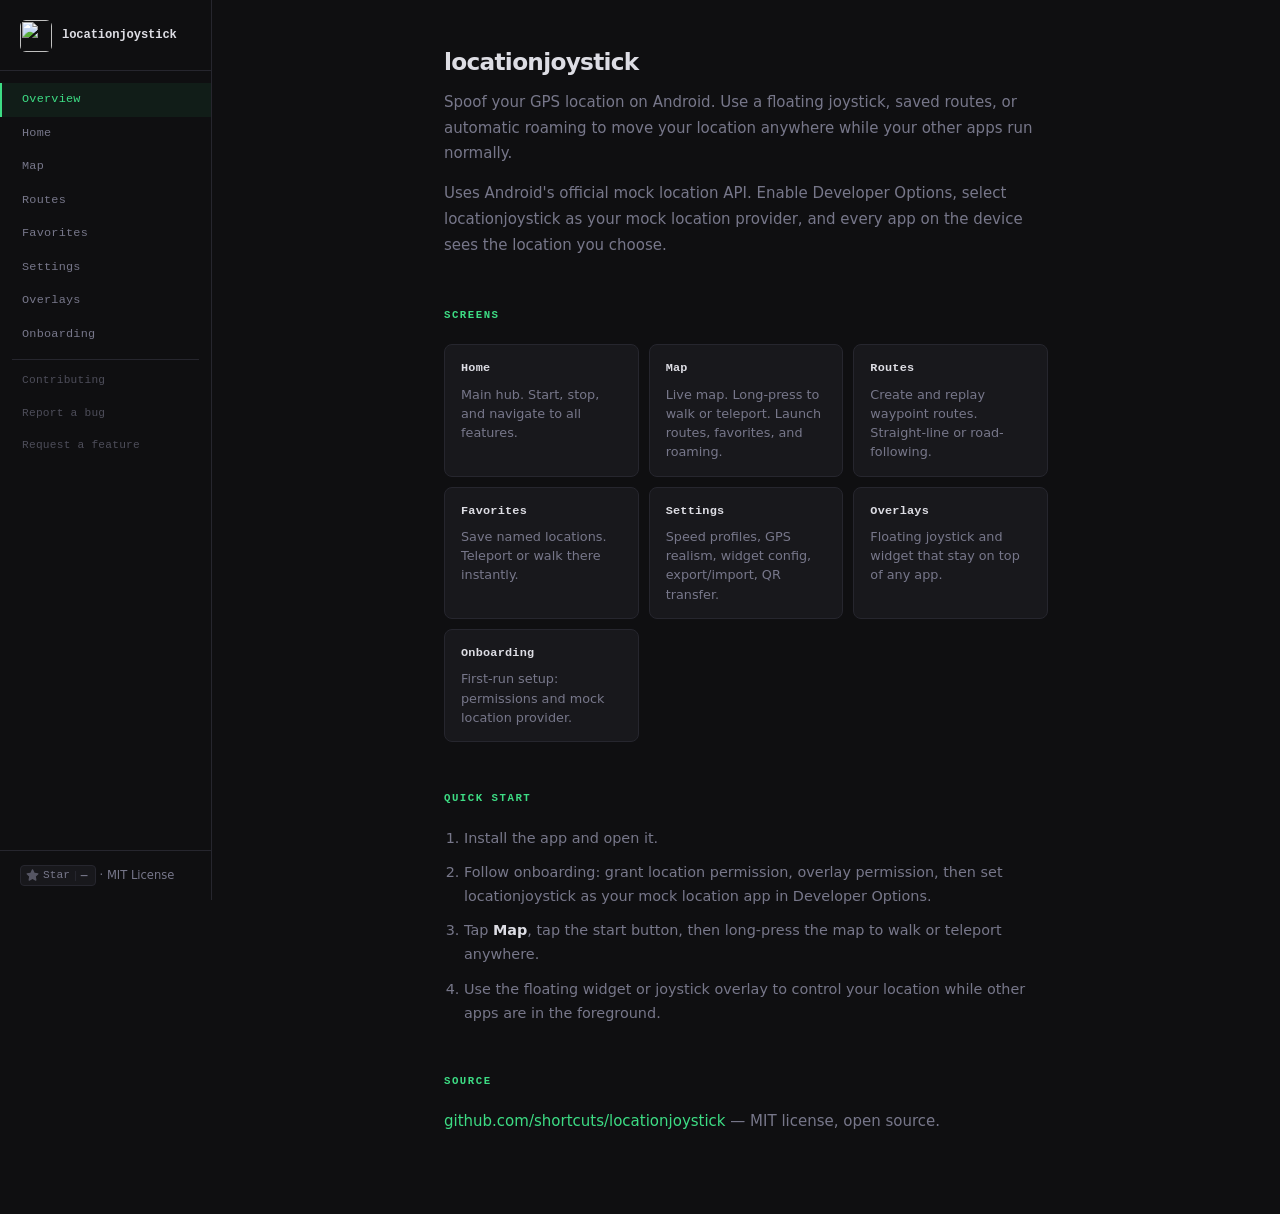
==== docs/wiki/index.html @ 0b17f4a2 "feat(wiki): add GitHub star button with live counter to sidebar Adds a star button to the sidebar fo" ====
<!DOCTYPE html>
<html lang="en">
<head>
  <meta charset="UTF-8">
  <meta name="viewport" content="width=device-width, initial-scale=1.0">
  <title>locationjoystick — Documentation</title>
  <link rel="icon" href="icon.png" type="image/png">
  <link rel="stylesheet" href="style.css">
</head>
<body>
<div class="layout">

  <aside class="sidebar">
    <a class="brand" href="index.html">
      <img src="icon.png" alt="" width="32" height="32">
      <span class="brand-name">locationjoystick</span>
    </a>
    <button class="nav-toggle-btn" aria-label="Toggle navigation" onclick="this.closest('.sidebar').querySelector('nav').classList.toggle('open')">
      <svg width="16" height="16" viewBox="0 0 16 16" fill="none"><path d="M2 4h12M2 8h12M2 12h12" stroke="currentColor" stroke-width="1.5" stroke-linecap="round"/></svg>
    </button>
    <nav>
      <a href="index.html" class="active">Overview</a>
      <a href="home.html">Home</a>
      <a href="map.html">Map</a>
      <a href="routes.html">Routes</a>
      <a href="favorites.html">Favorites</a>
      <a href="settings.html">Settings</a>
      <a href="overlays.html">Overlays</a>
      <a href="onboarding.html">Onboarding</a>
      <span class="nav-sep"></span>
      <a class="nav-ext" href="https://github.com/shortcuts/locationjoystick/blob/main/CONTRIBUTING.md" target="_blank" rel="noopener">Contributing</a>
      <a class="nav-ext" href="https://github.com/shortcuts/locationjoystick/issues/new?labels=bug" target="_blank" rel="noopener">Report a bug</a>
      <a class="nav-ext" href="https://github.com/shortcuts/locationjoystick/issues/new?labels=enhancement" target="_blank" rel="noopener">Request a feature</a>
    </nav>
    <div class="sidebar-foot">
      <a class="gh-star" href="https://github.com/shortcuts/locationjoystick" target="_blank" rel="noopener">
        <svg width="13" height="13" viewBox="0 0 16 16" fill="currentColor" aria-hidden="true"><path d="M8 .25a.75.75 0 0 1 .673.418l1.882 3.815 4.21.612a.75.75 0 0 1 .416 1.279l-3.046 2.97.719 4.192a.751.751 0 0 1-1.088.791L8 12.347l-3.766 1.98a.75.75 0 0 1-1.088-.79l.72-4.194L.872 6.374a.75.75 0 0 1 .416-1.28l4.21-.611L7.327.668A.75.75 0 0 1 8 .25Z"/></svg>
        Star
        <span class="gh-star-sep"></span>
        <span class="gh-star-count">—</span>
      </a><span class="sidebar-foot-lic">· MIT License</span>
    </div>
  </aside>

  <main>
    <p class="page-title">locationjoystick</p>
    <p>
      Spoof your GPS location on Android.
      Use a floating joystick, saved routes, or automatic roaming to move your location
      anywhere while your other apps run normally.
    </p>
    <p>
      Uses Android's official mock location API. Enable Developer Options, select
      locationjoystick as your mock location provider, and every app on the device
      sees the location you choose.
    </p>

    <h2>Screens</h2>
    <div class="card-grid">
      <a href="home.html" class="card">
        <h3>Home</h3>
        <p>Main hub. Start, stop, and navigate to all features.</p>
      </a>
      <a href="map.html" class="card">
        <h3>Map</h3>
        <p>Live map. Long-press to walk or teleport. Launch routes, favorites, and roaming.</p>
      </a>
      <a href="routes.html" class="card">
        <h3>Routes</h3>
        <p>Create and replay waypoint routes. Straight-line or road-following.</p>
      </a>
      <a href="favorites.html" class="card">
        <h3>Favorites</h3>
        <p>Save named locations. Teleport or walk there instantly.</p>
      </a>
      <a href="settings.html" class="card">
        <h3>Settings</h3>
        <p>Speed profiles, GPS realism, widget config, export/import, QR transfer.</p>
      </a>
      <a href="overlays.html" class="card">
        <h3>Overlays</h3>
        <p>Floating joystick and widget that stay on top of any app.</p>
      </a>
      <a href="onboarding.html" class="card">
        <h3>Onboarding</h3>
        <p>First-run setup: permissions and mock location provider.</p>
      </a>
    </div>

    <h2>Quick start</h2>
    <ol class="quickstart">
      <li>Install the app and open it.</li>
      <li>Follow onboarding: grant location permission, overlay permission, then set locationjoystick as your mock location app in Developer Options.</li>
      <li>Tap <strong>Map</strong>, tap the start button, then long-press the map to walk or teleport anywhere.</li>
      <li>Use the floating widget or joystick overlay to control your location while other apps are in the foreground.</li>
    </ol>

    <h2>Source</h2>
    <p>
      <a href="https://github.com/shortcuts/locationjoystick">github.com/shortcuts/locationjoystick</a>
      — MIT license, open source.
    </p>
  </main>

</div>
<script>
fetch('https://api.github.com/repos/shortcuts/locationjoystick')
  .then(function(r){return r.json()})
  .then(function(d){
    var n=d.stargazers_count,t=n>=1000?(n/1000).toFixed(1)+'k':String(n);
    document.querySelectorAll('.gh-star-count').forEach(function(el){el.textContent=t});
  })
  .catch(function(){});
</script>
</body>
</html>
---- docs/wiki/style.css ----
:root {
  --bg:       #0f0f11;
  --surface:  #18181c;
  --border:   #26262e;
  --text:     #dddde4;
  --muted:    #77778a;
  --accent:   #3ddc84;
  --accent-bg:rgba(61,220,132,0.07);
  --mono: ui-monospace,'Cascadia Code','SF Mono',Menlo,'Courier New',monospace;
  --sans: ui-sans-serif,system-ui,-apple-system,'Segoe UI',Helvetica,sans-serif;
  --nav-w: 212px;
  --r: 8px;
}

*,*::before,*::after{box-sizing:border-box;margin:0;padding:0}
html{scroll-behavior:smooth}

::selection{background:var(--accent);color:var(--bg)}

body{
  font-family:var(--sans);
  font-size:15px;
  line-height:1.65;
  color:var(--text);
  background:var(--bg);
}

/* ── Layout ── */
.layout{
  display:grid;
  grid-template-columns:var(--nav-w) 1fr;
  min-height:100vh;
}

/* ── Sidebar ── */
.sidebar{
  position:sticky;
  top:0;
  height:100vh;
  overflow-y:auto;
  border-right:1px solid var(--border);
  display:flex;
  flex-direction:column;
}

.brand{
  display:flex;
  align-items:center;
  gap:10px;
  padding:20px 20px 18px;
  border-bottom:1px solid var(--border);
  text-decoration:none;
  color:var(--text);
  flex-shrink:0;
}

.brand img{border-radius:6px;flex-shrink:0}

.brand-name{
  font-family:var(--mono);
  font-size:0.76rem;
  font-weight:600;
  color:var(--text);
  line-height:1.3;
  letter-spacing:-0.01em;
}

nav{
  flex:1;
  display:flex;
  flex-direction:column;
  padding:12px 0;
}

nav a{
  font-family:var(--mono);
  font-size:0.74rem;
  color:var(--muted);
  text-decoration:none;
  padding:7px 20px;
  border-left:2px solid transparent;
  transition:color 0.1s,background 0.1s,border-color 0.1s;
  letter-spacing:0.02em;
}

nav a:hover{color:var(--text);background:var(--accent-bg)}

nav a.active{
  color:var(--accent);
  border-left-color:var(--accent);
  background:var(--accent-bg);
  font-weight:500;
}

.sidebar-foot{
  padding:14px 20px;
  border-top:1px solid var(--border);
  font-size:0.72rem;
  color:var(--muted);
  flex-shrink:0;
}

.sidebar-foot a{color:var(--muted);text-decoration:none}
.sidebar-foot a:hover{color:var(--accent)}

/* ── Main ── */
main{
  max-width:700px;
  width:100%;
  margin:0 auto;
  padding:48px 48px 80px;
}

/* ── Type ── */
.page-title{
  font-size:1.45rem;
  font-weight:700;
  letter-spacing:-0.03em;
  color:var(--text);
  margin-bottom:14px;
  line-height:1.2;
}

h2{
  font-family:var(--mono);
  font-size:0.67rem;
  font-weight:600;
  text-transform:uppercase;
  letter-spacing:0.14em;
  color:var(--accent);
  margin:48px 0 18px;
}

h2:first-child{margin-top:0}

h3{
  font-size:0.88rem;
  font-weight:600;
  color:var(--text);
  margin:22px 0 8px;
}

h3:first-child{margin-top:0}

p{
  color:var(--muted);
  line-height:1.72;
  margin-bottom:14px;
}

p:last-child{margin-bottom:0}

a{color:var(--accent);text-decoration:none}
a:hover{text-decoration:underline}

ul,ol{padding-left:18px;color:var(--muted)}
li{margin-bottom:6px;line-height:1.65}

strong{color:var(--text);font-weight:600}

code{
  font-family:var(--mono);
  font-size:0.82em;
  background:var(--surface);
  border:1px solid var(--border);
  padding:1px 5px;
  border-radius:3px;
  color:var(--text);
}

/* ── Feature sections ── */
.feature-section{
  display:flex;
  gap:28px;
  align-items:flex-start;
  margin:20px 0 48px;
  padding:20px;
  background:var(--surface);
  border:1px solid var(--border);
  border-radius:var(--r);
}

.phone-shot{
  flex-shrink:0;
  width:180px;
  border-radius:14px;
  box-shadow:0 8px 28px rgba(0,0,0,0.5);
  display:block;
}

.section-bullets{
  flex:1;
  list-style:none;
  padding:0;
  margin-top:2px;
}

.section-bullets li{
  position:relative;
  padding-left:16px;
  margin-bottom:10px;
  font-size:0.875rem;
  color:var(--muted);
  line-height:1.62;
}

.section-bullets li::before{
  content:'—';
  position:absolute;
  left:0;
  color:var(--border);
  font-family:var(--mono);
  font-size:0.8rem;
}

/* ── Card grid (index) ── */
.card-grid{
  display:grid;
  grid-template-columns:repeat(auto-fill,minmax(160px,1fr));
  gap:10px;
  margin:20px 0;
}

.card{
  background:var(--surface);
  border:1px solid var(--border);
  border-radius:var(--r);
  padding:14px 16px;
  text-decoration:none;
  color:inherit;
  display:block;
  transition:border-color 0.12s,background 0.12s;
}

.card:hover{
  border-color:var(--accent);
  background:var(--accent-bg);
  text-decoration:none;
}

.card h3{
  font-family:var(--mono);
  font-size:0.74rem;
  font-weight:600;
  color:var(--text);
  margin:0 0 6px;
  letter-spacing:0.02em;
}

.card p{
  font-size:0.8rem;
  color:var(--muted);
  margin:0;
  line-height:1.5;
}

/* ── Quick start ── */
ol.quickstart{
  padding-left:20px;
}

ol.quickstart li{
  color:var(--muted);
  margin-bottom:10px;
  line-height:1.68;
  font-size:0.9rem;
}

/* ── Troubleshooting list ── */
ul.trouble{padding-left:18px}
ul.trouble li{
  color:var(--muted);
  margin-bottom:12px;
  line-height:1.65;
  font-size:0.9rem;
}

/* ── Step list (onboarding) ── */
.step-list{list-style:none;padding:0;counter-reset:steps}
.step-list li{
  display:flex;
  gap:16px;
  align-items:flex-start;
  margin-bottom:24px;
  counter-increment:steps;
}
.step-list li::before{
  content:counter(steps);
  font-family:var(--mono);
  font-size:0.72rem;
  font-weight:700;
  color:var(--bg);
  background:var(--accent);
  width:22px;
  height:22px;
  border-radius:50%;
  display:flex;
  align-items:center;
  justify-content:center;
  flex-shrink:0;
  margin-top:2px;
}
.step-list li>div>strong{
  display:block;
  font-size:0.9rem;
  font-weight:600;
  color:var(--text);
  margin-bottom:4px;
}
.step-list li>div>p{
  font-size:0.875rem;
  margin:0;
}

/* ── Divider ── */
.divider{
  border:none;
  border-top:1px solid var(--border);
  margin:40px 0;
}

/* ── GitHub star button ── */
.gh-star{
  display:inline-flex;
  align-items:center;
  gap:4px;
  padding:3px 7px 3px 5px;
  border:1px solid var(--border);
  border-radius:4px;
  background:var(--surface);
  color:var(--muted);
  text-decoration:none;
  font-family:var(--mono);
  font-size:0.70rem;
  line-height:1;
  transition:border-color 0.12s,color 0.12s,background 0.12s;
  white-space:nowrap;
  vertical-align:middle;
}
.gh-star:hover{
  border-color:var(--accent);
  color:var(--accent);
  background:var(--accent-bg);
  text-decoration:none;
}
.gh-star svg{flex-shrink:0;opacity:0.65;transition:opacity 0.12s}
.gh-star:hover svg{opacity:1}
.gh-star-sep{
  display:inline-block;
  width:1px;
  height:10px;
  background:var(--border);
  margin:0 1px;
}
.gh-star-count{font-weight:600}
.sidebar-foot-lic{margin-left:4px}

/* ── Nav extras ── */
.nav-sep{
  display:block;
  height:1px;
  background:var(--border);
  margin:8px 12px 4px;
}

nav a.nav-ext{
  font-size:0.70rem;
  opacity:0.6;
}

.nav-toggle-btn{display:none}

/* ── Responsive ── */
@media(max-width:680px){
  .layout{grid-template-columns:1fr}

  .sidebar{
    position:relative;
    height:auto;
    border-right:none;
    border-bottom:1px solid var(--border);
  }

  .brand{padding:14px 52px 12px 16px}

  .nav-toggle-btn{
    display:flex;
    align-items:center;
    justify-content:center;
    position:absolute;
    right:14px;
    top:12px;
    width:36px;
    height:36px;
    background:none;
    border:1px solid var(--border);
    border-radius:6px;
    cursor:pointer;
    color:var(--muted);
    transition:color 0.1s,border-color 0.1s;
  }

  .nav-toggle-btn:hover{color:var(--text);border-color:var(--accent)}

  nav{
    display:none;
    flex-direction:column;
    padding:8px 0 4px;
    border-top:1px solid var(--border);
  }

  nav.open{display:flex}

  nav a{
    padding:9px 20px;
    border-left:2px solid transparent;
    border-bottom:none;
    font-size:0.74rem;
  }

  nav a.active{
    border-left-color:var(--accent);
  }

  .sidebar-foot{display:none}

  main{padding:28px 20px 56px}

  .feature-section{flex-direction:column;gap:18px}
  .phone-shot{width:100%;max-width:220px}

  .card-grid{grid-template-columns:repeat(auto-fill,minmax(140px,1fr))}
}
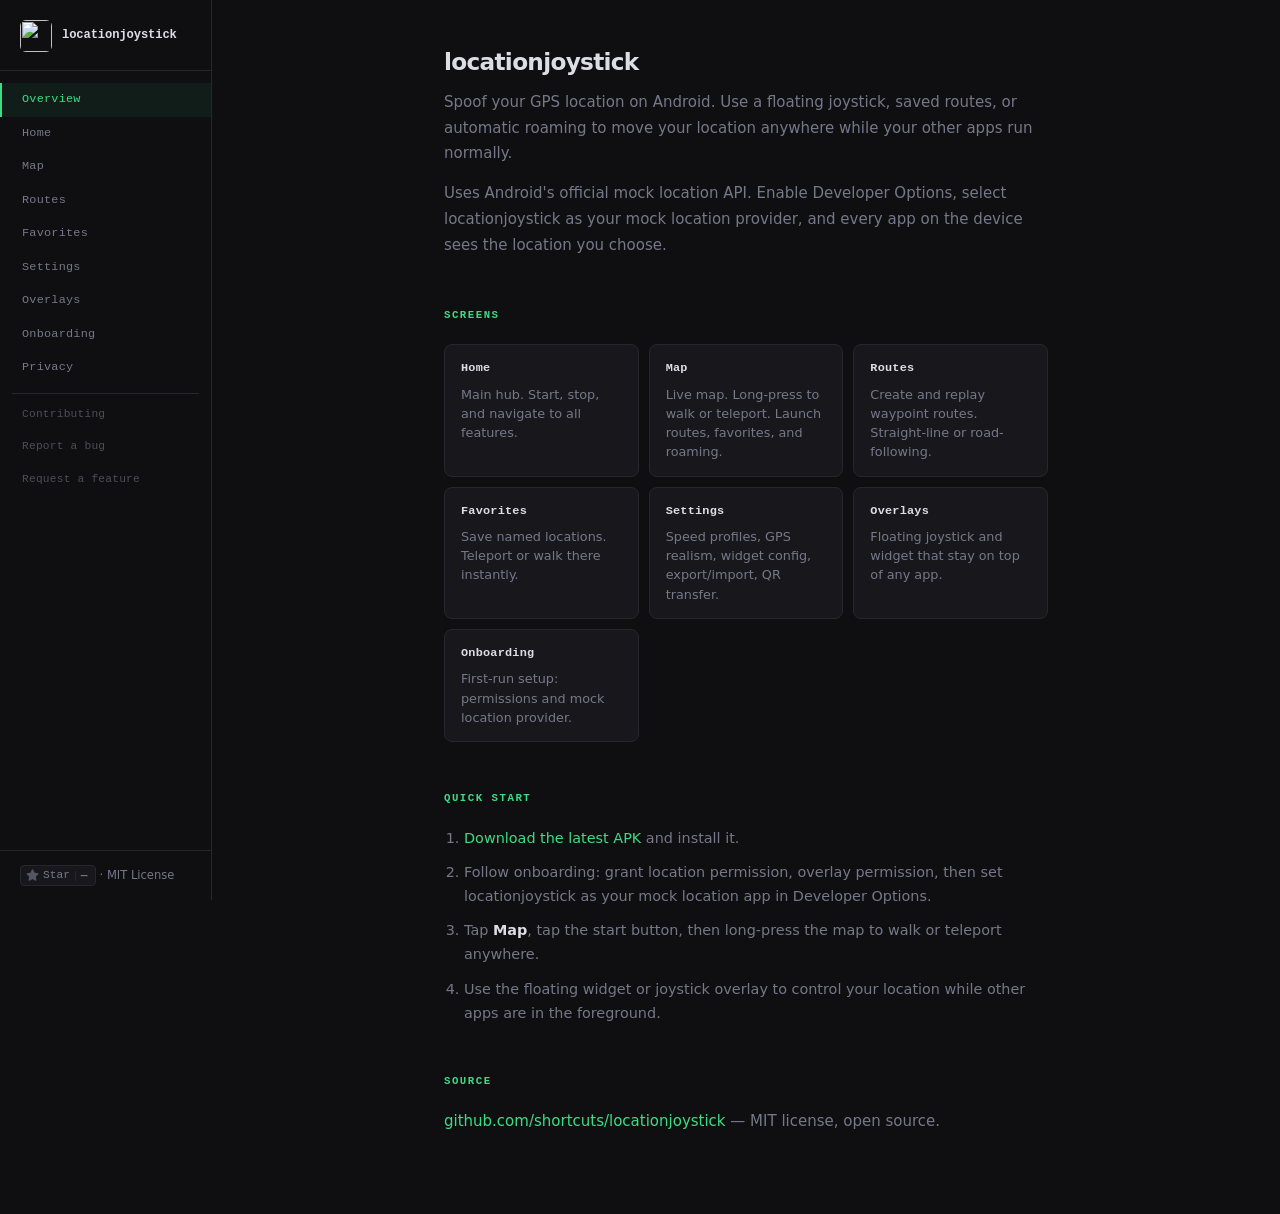
==== commit 3afd553f: "fix: import from qr" ====
--- a/docs/wiki/index.html
+++ b/docs/wiki/index.html
@@ -27,6 +27,7 @@
       <a href="settings.html">Settings</a>
       <a href="overlays.html">Overlays</a>
       <a href="onboarding.html">Onboarding</a>
+      <a href="privacy.html">Privacy</a>
       <span class="nav-sep"></span>
       <a class="nav-ext" href="https://github.com/shortcuts/locationjoystick/blob/main/CONTRIBUTING.md" target="_blank" rel="noopener">Contributing</a>
       <a class="nav-ext" href="https://github.com/shortcuts/locationjoystick/issues/new?labels=bug" target="_blank" rel="noopener">Report a bug</a>
@@ -89,7 +90,7 @@
 
     <h2>Quick start</h2>
     <ol class="quickstart">
-      <li>Install the app and open it.</li>
+      <li><a href="https://github.com/shortcuts/locationjoystick/releases/latest" target="_blank" rel="noopener">Download the latest APK</a> and install it.</li>
       <li>Follow onboarding: grant location permission, overlay permission, then set locationjoystick as your mock location app in Developer Options.</li>
       <li>Tap <strong>Map</strong>, tap the start button, then long-press the map to walk or teleport anywhere.</li>
       <li>Use the floating widget or joystick overlay to control your location while other apps are in the foreground.</li>
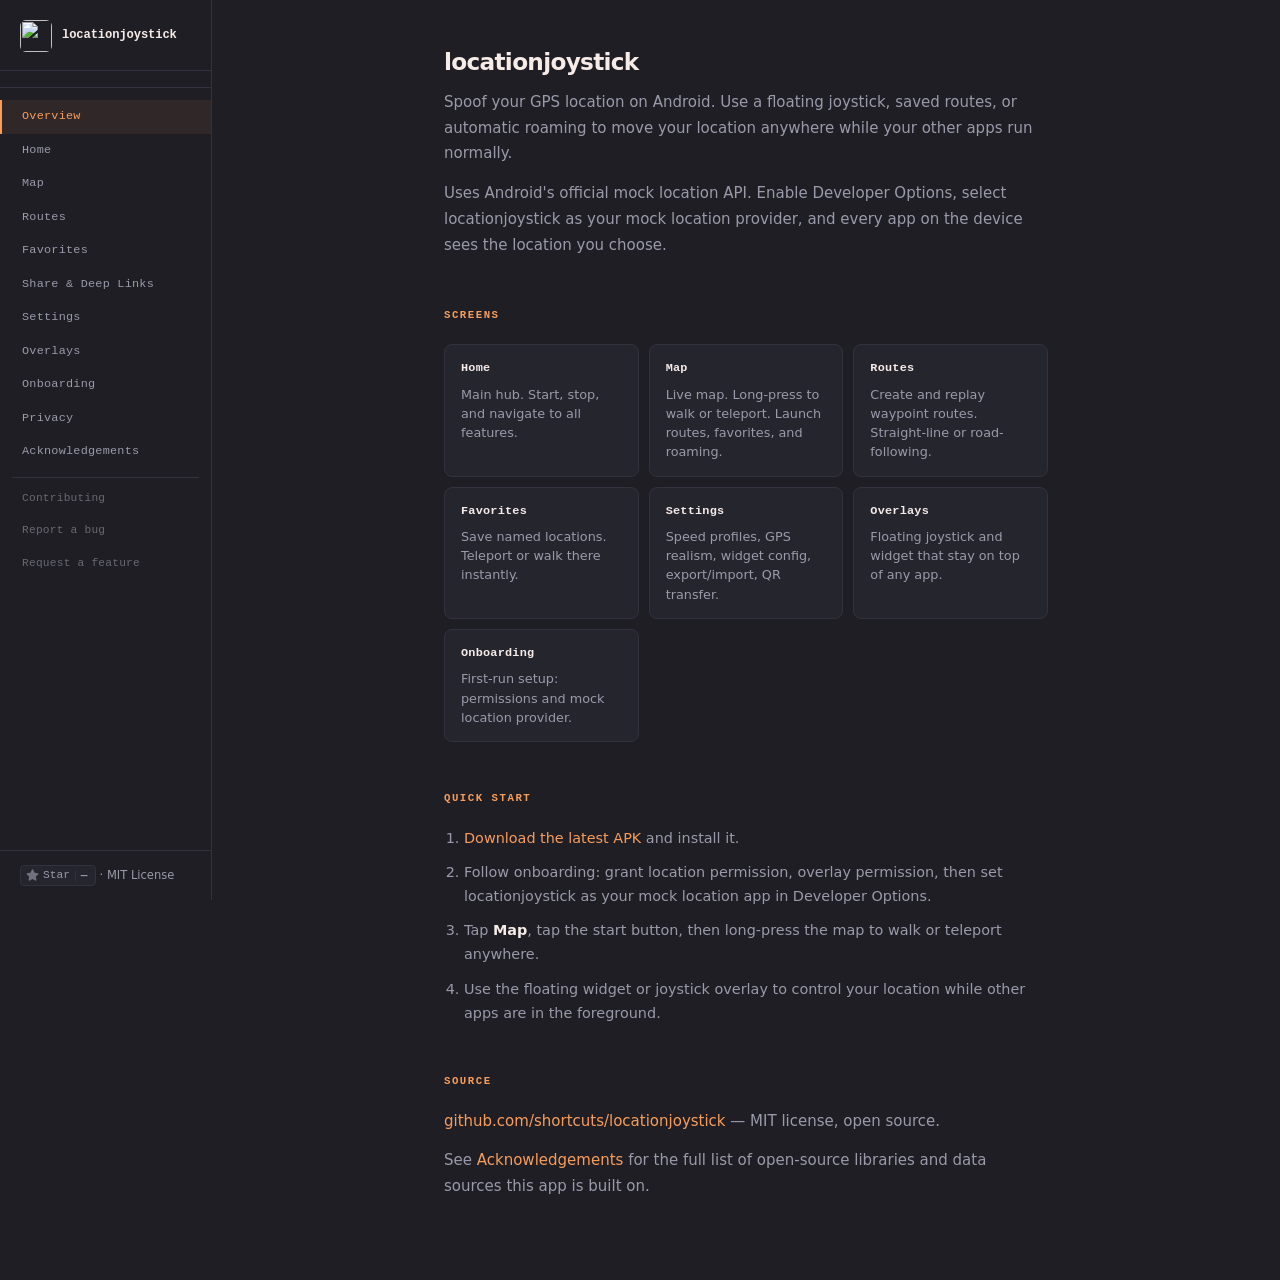
==== commit 972dc370: "feat(wiki): add Algolia DocSearch v4 Integrates DocSearch into the sidebar of all 11 wiki pages. Sea" ====
--- a/docs/wiki/index.html
+++ b/docs/wiki/index.html
@@ -6,6 +6,7 @@
   <title>locationjoystick — Documentation</title>
   <link rel="icon" href="icon.png" type="image/png">
   <link rel="stylesheet" href="style.css">
+  <link rel="stylesheet" href="https://cdn.jsdelivr.net/npm/@docsearch/css@4">
 </head>
 <body>
 <div class="layout">
@@ -15,6 +16,7 @@
       <img src="icon.png" alt="" width="32" height="32">
       <span class="brand-name">locationjoystick</span>
     </a>
+    <div id="docsearch"></div>
     <button class="nav-toggle-btn" aria-label="Toggle navigation" onclick="this.closest('.sidebar').querySelector('nav').classList.toggle('open')">
       <svg width="16" height="16" viewBox="0 0 16 16" fill="none"><path d="M2 4h12M2 8h12M2 12h12" stroke="currentColor" stroke-width="1.5" stroke-linecap="round"/></svg>
     </button>
@@ -24,10 +26,12 @@
       <a href="map.html">Map</a>
       <a href="routes.html">Routes</a>
       <a href="favorites.html">Favorites</a>
+      <a href="share.html">Share &amp; Deep Links</a>
       <a href="settings.html">Settings</a>
       <a href="overlays.html">Overlays</a>
       <a href="onboarding.html">Onboarding</a>
       <a href="privacy.html">Privacy</a>
+      <a href="acknowledgements.html">Acknowledgements</a>
       <span class="nav-sep"></span>
       <a class="nav-ext" href="https://github.com/shortcuts/locationjoystick/blob/main/CONTRIBUTING.md" target="_blank" rel="noopener">Contributing</a>
       <a class="nav-ext" href="https://github.com/shortcuts/locationjoystick/issues/new?labels=bug" target="_blank" rel="noopener">Report a bug</a>
@@ -101,6 +105,10 @@
       <a href="https://github.com/shortcuts/locationjoystick">github.com/shortcuts/locationjoystick</a>
       — MIT license, open source.
     </p>
+    <p>
+      See <a href="acknowledgements.html">Acknowledgements</a> for the full list of open-source
+      libraries and data sources this app is built on.
+    </p>
   </main>
 
 </div>
@@ -113,5 +121,14 @@
   })
   .catch(function(){});
 </script>
+<script src="https://cdn.jsdelivr.net/npm/@docsearch/js@4"></script>
+<script>
+docsearch({
+  appId: 'qpbq67wnig',
+  apiKey: '2f78aa72d06b6402b38d1e345021bddc',
+  indexName: 'locationjoystick',
+  container: '#docsearch',
+});
+</script>
 </body>
 </html>
--- a/docs/wiki/style.css
+++ b/docs/wiki/style.css
@@ -1,11 +1,11 @@
 :root {
-  --bg:       #0f0f11;
-  --surface:  #18181c;
-  --border:   #26262e;
-  --text:     #dddde4;
-  --muted:    #77778a;
-  --accent:   #3ddc84;
-  --accent-bg:rgba(61,220,132,0.07);
+  --bg:       #1e1e24;
+  --surface:  #25252e;
+  --border:   #32323e;
+  --text:     #f7ebe8;
+  --muted:    #9a9aaa;
+  --accent:   #f79d5c;
+  --accent-bg:rgba(247,157,92,0.08);
   --mono: ui-monospace,'Cascadia Code','SF Mono',Menlo,'Courier New',monospace;
   --sans: ui-sans-serif,system-ui,-apple-system,'Segoe UI',Helvetica,sans-serif;
   --nav-w: 212px;
@@ -430,4 +430,87 @@
   .phone-shot{width:100%;max-width:220px}
 
   .card-grid{grid-template-columns:repeat(auto-fill,minmax(140px,1fr))}
-}
+
+  #docsearch{padding:6px 10px;border-bottom:1px solid var(--border)}
+  .DocSearch-Button{height:32px}
+}
+
+/* ── DocSearch theme ── */
+:root{
+  --docsearch-primary-color:var(--accent);
+  --docsearch-text-color:var(--text);
+  --docsearch-highlight-color:var(--accent);
+  --docsearch-muted-color:var(--muted);
+  --docsearch-container-background:rgba(14,14,18,0.85);
+  --docsearch-modal-background:var(--surface);
+  --docsearch-modal-shadow:0 8px 32px rgba(0,0,0,0.6);
+  --docsearch-searchbox-background:var(--bg);
+  --docsearch-searchbox-focus-background:var(--bg);
+  --docsearch-searchbox-shadow:inset 0 0 0 1px var(--accent);
+  --docsearch-hit-color:var(--text);
+  --docsearch-hit-active-color:#fff;
+  --docsearch-hit-background:var(--bg);
+  --docsearch-hit-shadow:none;
+  --docsearch-key-gradient:none;
+  --docsearch-key-shadow:none;
+  --docsearch-footer-background:var(--surface);
+  --docsearch-footer-shadow:0 -1px 0 0 var(--border);
+  --docsearch-logo-color:var(--muted);
+}
+
+#docsearch{
+  padding:8px 12px;
+  border-bottom:1px solid var(--border);
+}
+
+.DocSearch-Button{
+  width:100% !important;
+  margin:0 !important;
+  padding:0 10px !important;
+  border-radius:var(--r) !important;
+  background:var(--surface) !important;
+  border:1px solid var(--border) !important;
+  color:var(--muted) !important;
+  height:30px !important;
+  box-shadow:none !important;
+}
+
+.DocSearch-Button:hover{
+  background:var(--accent-bg) !important;
+  border-color:var(--accent) !important;
+  box-shadow:none !important;
+  color:var(--text) !important;
+}
+
+.DocSearch-Button .DocSearch-Search-Icon{
+  color:var(--muted) !important;
+  width:13px !important;
+  height:13px !important;
+  flex-shrink:0;
+}
+
+.DocSearch-Button-Placeholder{
+  font-family:var(--mono) !important;
+  font-size:0.72rem !important;
+  color:var(--muted) !important;
+  padding:0 6px !important;
+}
+
+.DocSearch-Button-Keys{
+  display:flex;
+  gap:2px;
+}
+
+.DocSearch-Button-Key{
+  background:var(--bg) !important;
+  border:1px solid var(--border) !important;
+  border-radius:3px !important;
+  color:var(--muted) !important;
+  font-family:var(--mono) !important;
+  font-size:0.60rem !important;
+  height:16px !important;
+  min-width:16px !important;
+  padding:0 3px !important;
+  box-shadow:none !important;
+  top:0 !important;
+}
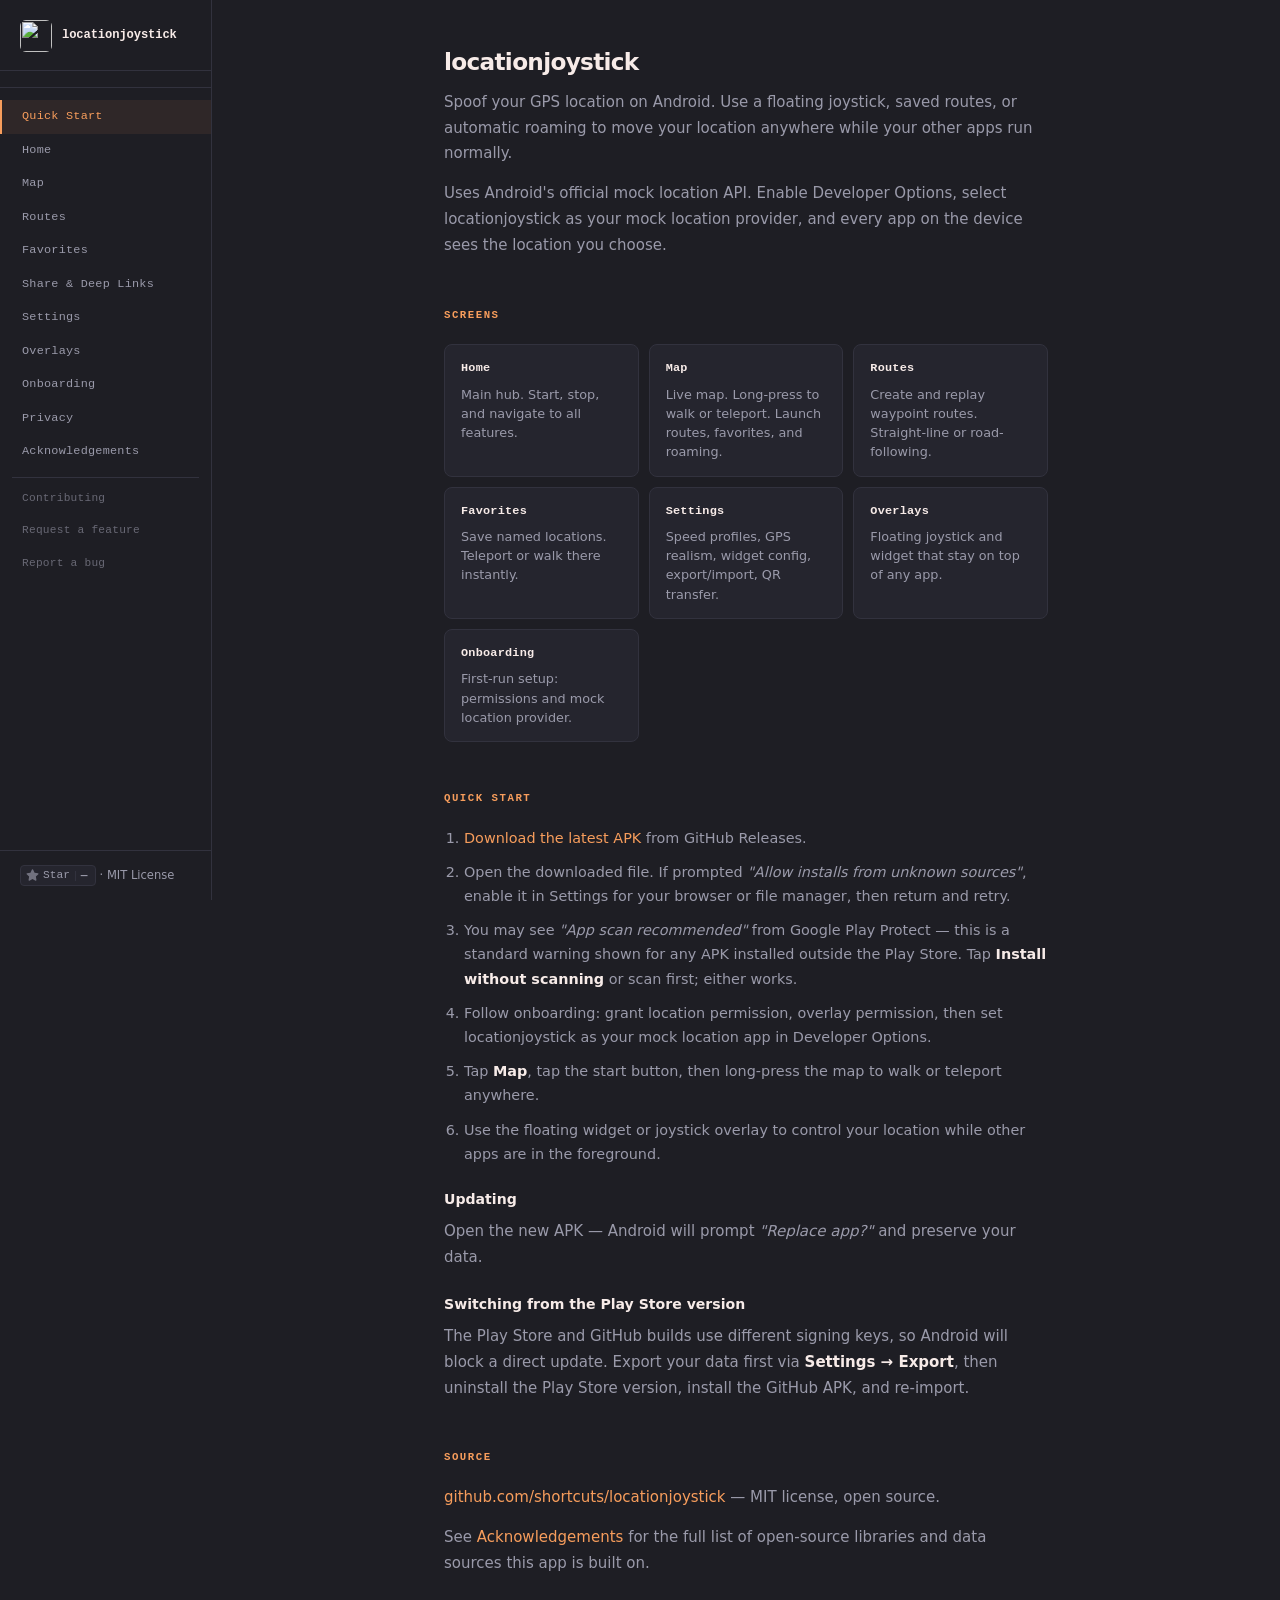
==== commit 2a1c80ce: "docs(wiki): rename Overview to Quick Start, expand install steps Add unknown sources prompt, Play Pr" ====
--- a/docs/wiki/index.html
+++ b/docs/wiki/index.html
@@ -3,49 +3,13 @@
 <head>
   <meta charset="UTF-8">
   <meta name="viewport" content="width=device-width, initial-scale=1.0">
-  <title>locationjoystick — Documentation</title>
+  <title>locationjoystick — Quick Start</title>
   <link rel="icon" href="icon.png" type="image/png">
   <link rel="stylesheet" href="style.css">
   <link rel="stylesheet" href="https://cdn.jsdelivr.net/npm/@docsearch/css@4">
 </head>
 <body>
 <div class="layout">
-
-  <aside class="sidebar">
-    <a class="brand" href="index.html">
-      <img src="icon.png" alt="" width="32" height="32">
-      <span class="brand-name">locationjoystick</span>
-    </a>
-    <div id="docsearch"></div>
-    <button class="nav-toggle-btn" aria-label="Toggle navigation" onclick="this.closest('.sidebar').querySelector('nav').classList.toggle('open')">
-      <svg width="16" height="16" viewBox="0 0 16 16" fill="none"><path d="M2 4h12M2 8h12M2 12h12" stroke="currentColor" stroke-width="1.5" stroke-linecap="round"/></svg>
-    </button>
-    <nav>
-      <a href="index.html" class="active">Overview</a>
-      <a href="home.html">Home</a>
-      <a href="map.html">Map</a>
-      <a href="routes.html">Routes</a>
-      <a href="favorites.html">Favorites</a>
-      <a href="share.html">Share &amp; Deep Links</a>
-      <a href="settings.html">Settings</a>
-      <a href="overlays.html">Overlays</a>
-      <a href="onboarding.html">Onboarding</a>
-      <a href="privacy.html">Privacy</a>
-      <a href="acknowledgements.html">Acknowledgements</a>
-      <span class="nav-sep"></span>
-      <a class="nav-ext" href="https://github.com/shortcuts/locationjoystick/blob/main/CONTRIBUTING.md" target="_blank" rel="noopener">Contributing</a>
-      <a class="nav-ext" href="https://github.com/shortcuts/locationjoystick/issues/new?labels=bug" target="_blank" rel="noopener">Report a bug</a>
-      <a class="nav-ext" href="https://github.com/shortcuts/locationjoystick/issues/new?labels=enhancement" target="_blank" rel="noopener">Request a feature</a>
-    </nav>
-    <div class="sidebar-foot">
-      <a class="gh-star" href="https://github.com/shortcuts/locationjoystick" target="_blank" rel="noopener">
-        <svg width="13" height="13" viewBox="0 0 16 16" fill="currentColor" aria-hidden="true"><path d="M8 .25a.75.75 0 0 1 .673.418l1.882 3.815 4.21.612a.75.75 0 0 1 .416 1.279l-3.046 2.97.719 4.192a.751.751 0 0 1-1.088.791L8 12.347l-3.766 1.98a.75.75 0 0 1-1.088-.79l.72-4.194L.872 6.374a.75.75 0 0 1 .416-1.28l4.21-.611L7.327.668A.75.75 0 0 1 8 .25Z"/></svg>
-        Star
-        <span class="gh-star-sep"></span>
-        <span class="gh-star-count">—</span>
-      </a><span class="sidebar-foot-lic">· MIT License</span>
-    </div>
-  </aside>
 
   <main>
     <p class="page-title">locationjoystick</p>
@@ -94,11 +58,23 @@
 
     <h2>Quick start</h2>
     <ol class="quickstart">
-      <li><a href="https://github.com/shortcuts/locationjoystick/releases/latest" target="_blank" rel="noopener">Download the latest APK</a> and install it.</li>
+      <li><a href="https://github.com/shortcuts/locationjoystick/releases/latest" target="_blank" rel="noopener">Download the latest APK</a> from GitHub Releases.</li>
+      <li>Open the downloaded file. If prompted <em>"Allow installs from unknown sources"</em>, enable it in Settings for your browser or file manager, then return and retry.</li>
+      <li>You may see <em>"App scan recommended"</em> from Google Play Protect — this is a standard warning shown for any APK installed outside the Play Store. Tap <strong>Install without scanning</strong> or scan first; either works.</li>
       <li>Follow onboarding: grant location permission, overlay permission, then set locationjoystick as your mock location app in Developer Options.</li>
       <li>Tap <strong>Map</strong>, tap the start button, then long-press the map to walk or teleport anywhere.</li>
       <li>Use the floating widget or joystick overlay to control your location while other apps are in the foreground.</li>
     </ol>
+
+    <h3>Updating</h3>
+    <p>Open the new APK — Android will prompt <em>"Replace app?"</em> and preserve your data.</p>
+
+    <h3>Switching from the Play Store version</h3>
+    <p>
+      The Play Store and GitHub builds use different signing keys, so Android will block a direct update.
+      Export your data first via <strong>Settings → Export</strong>, then uninstall the Play Store version,
+      install the GitHub APK, and re-import.
+    </p>
 
     <h2>Source</h2>
     <p>
@@ -112,23 +88,6 @@
   </main>
 
 </div>
-<script>
-fetch('https://api.github.com/repos/shortcuts/locationjoystick')
-  .then(function(r){return r.json()})
-  .then(function(d){
-    var n=d.stargazers_count,t=n>=1000?(n/1000).toFixed(1)+'k':String(n);
-    document.querySelectorAll('.gh-star-count').forEach(function(el){el.textContent=t});
-  })
-  .catch(function(){});
-</script>
-<script src="https://cdn.jsdelivr.net/npm/@docsearch/js@4"></script>
-<script>
-docsearch({
-  appId: 'qpbq67wnig',
-  apiKey: '2f78aa72d06b6402b38d1e345021bddc',
-  indexName: 'locationjoystick',
-  container: '#docsearch',
-});
-</script>
+<script src="wiki-init.js"></script>
 </body>
 </html>
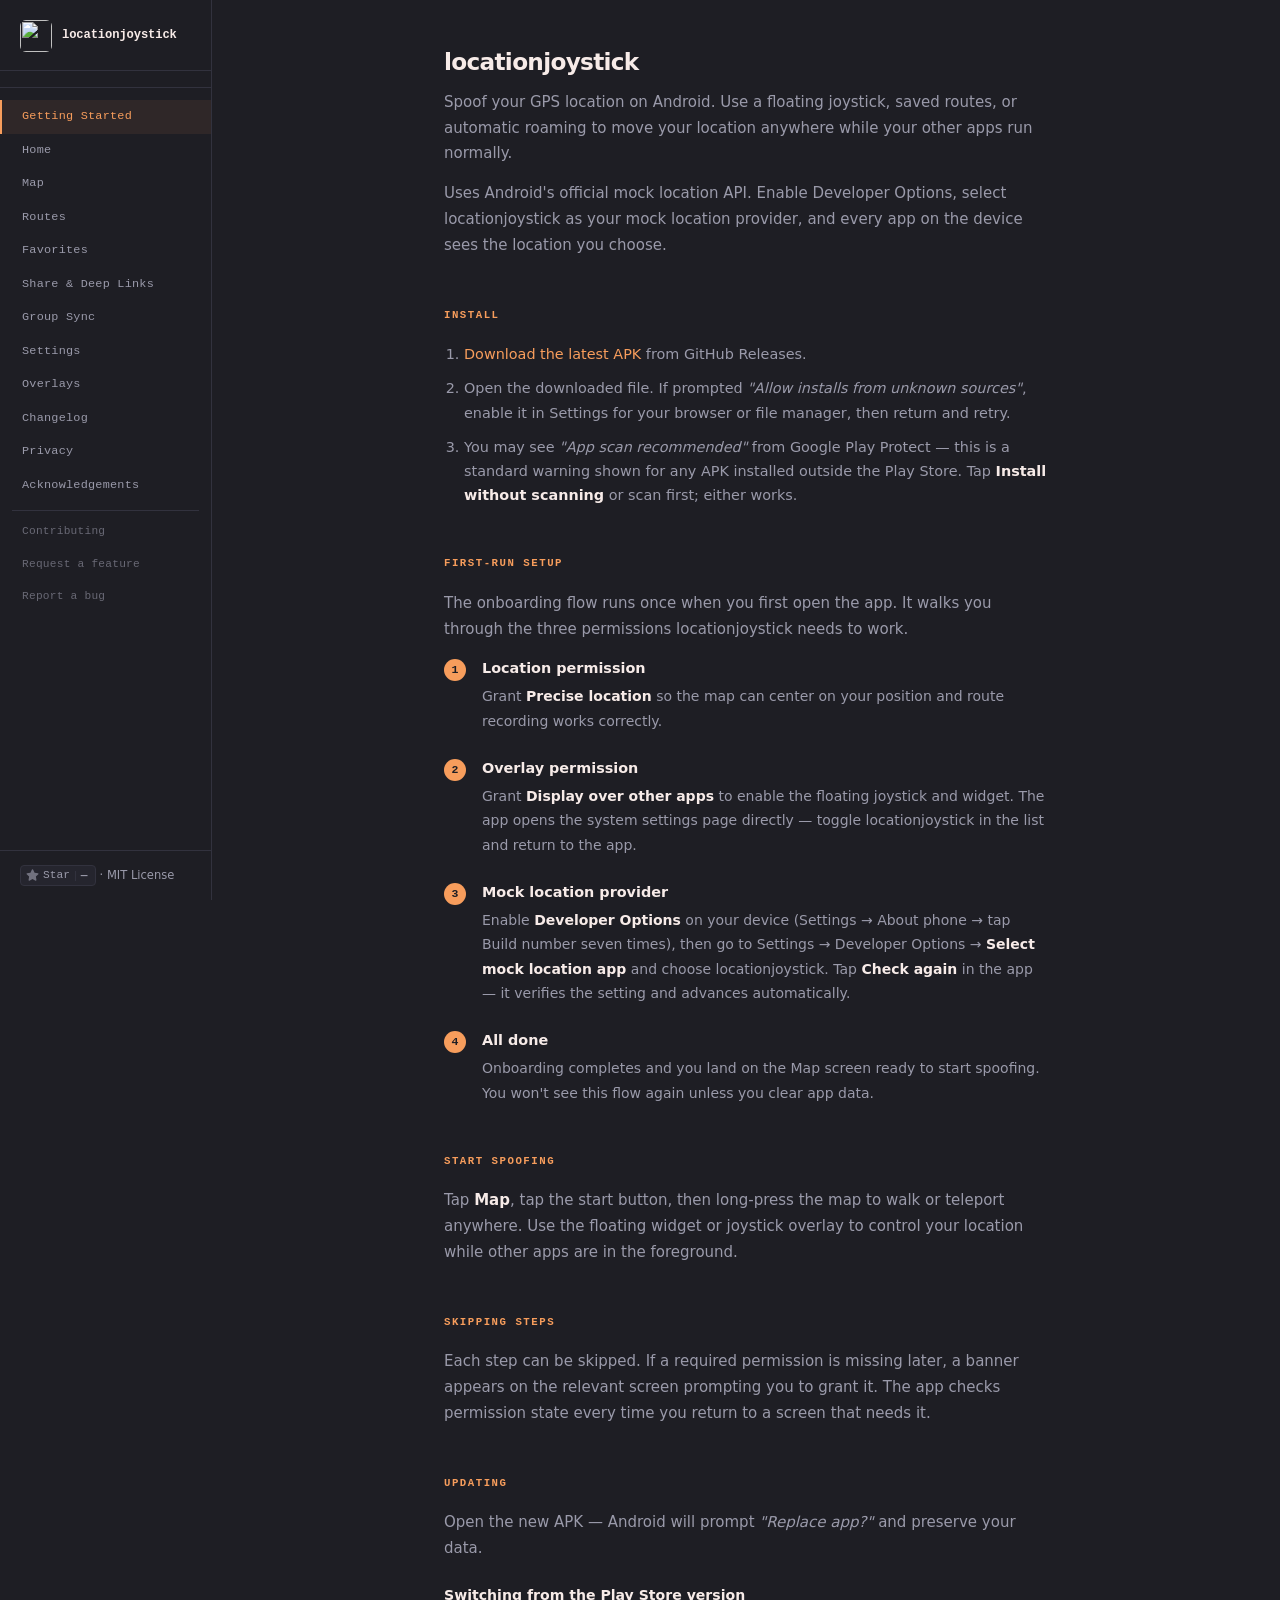
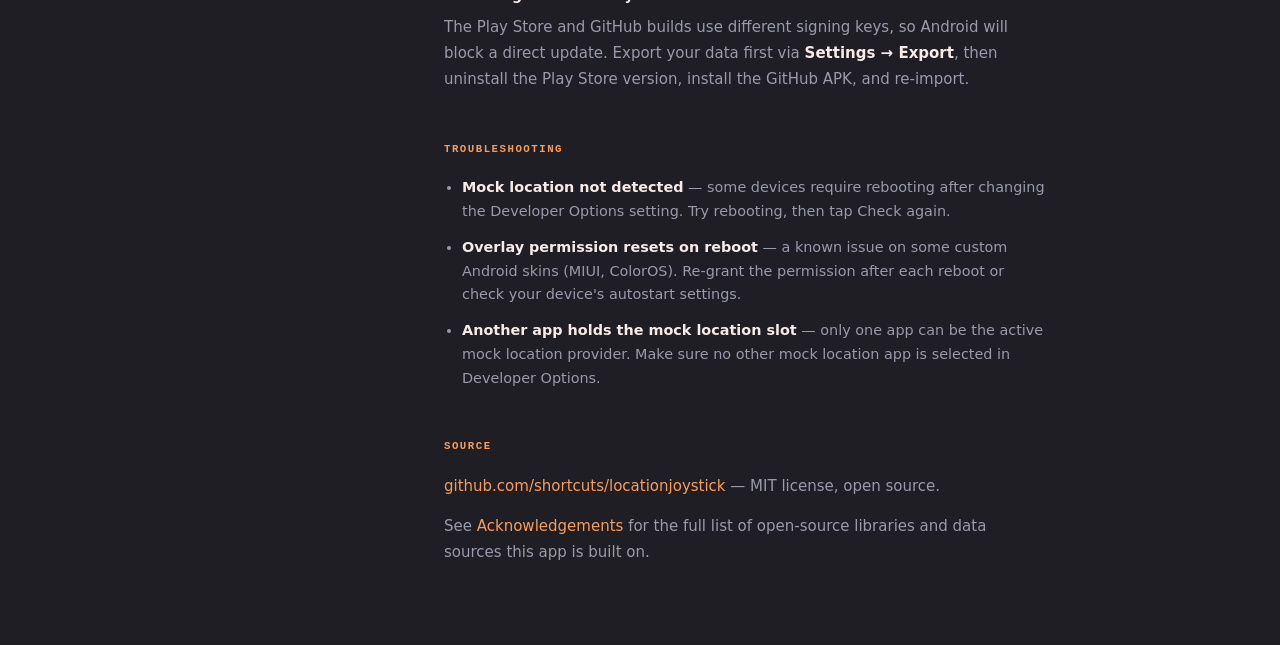
==== commit 4c0ea9de: "docs(wiki): merge onboarding into Getting Started page Combines install instructions and first-run s" ====
--- a/docs/wiki/index.html
+++ b/docs/wiki/index.html
@@ -3,7 +3,7 @@
 <head>
   <meta charset="UTF-8">
   <meta name="viewport" content="width=device-width, initial-scale=1.0">
-  <title>locationjoystick — Quick Start</title>
+  <title>Getting Started — locationjoystick</title>
   <link rel="icon" href="icon.png" type="image/png">
   <link rel="stylesheet" href="style.css">
   <link rel="stylesheet" href="https://cdn.jsdelivr.net/npm/@docsearch/css@4">
@@ -24,49 +24,72 @@
       sees the location you choose.
     </p>
 
-    <h2>Screens</h2>
-    <div class="card-grid">
-      <a href="home.html" class="card">
-        <h3>Home</h3>
-        <p>Main hub. Start, stop, and navigate to all features.</p>
-      </a>
-      <a href="map.html" class="card">
-        <h3>Map</h3>
-        <p>Live map. Long-press to walk or teleport. Launch routes, favorites, and roaming.</p>
-      </a>
-      <a href="routes.html" class="card">
-        <h3>Routes</h3>
-        <p>Create and replay waypoint routes. Straight-line or road-following.</p>
-      </a>
-      <a href="favorites.html" class="card">
-        <h3>Favorites</h3>
-        <p>Save named locations. Teleport or walk there instantly.</p>
-      </a>
-      <a href="settings.html" class="card">
-        <h3>Settings</h3>
-        <p>Speed profiles, GPS realism, widget config, export/import, QR transfer.</p>
-      </a>
-      <a href="overlays.html" class="card">
-        <h3>Overlays</h3>
-        <p>Floating joystick and widget that stay on top of any app.</p>
-      </a>
-      <a href="onboarding.html" class="card">
-        <h3>Onboarding</h3>
-        <p>First-run setup: permissions and mock location provider.</p>
-      </a>
-    </div>
-
-    <h2>Quick start</h2>
+    <h2>Install</h2>
     <ol class="quickstart">
       <li><a href="https://github.com/shortcuts/locationjoystick/releases/latest" target="_blank" rel="noopener">Download the latest APK</a> from GitHub Releases.</li>
       <li>Open the downloaded file. If prompted <em>"Allow installs from unknown sources"</em>, enable it in Settings for your browser or file manager, then return and retry.</li>
       <li>You may see <em>"App scan recommended"</em> from Google Play Protect — this is a standard warning shown for any APK installed outside the Play Store. Tap <strong>Install without scanning</strong> or scan first; either works.</li>
-      <li>Follow onboarding: grant location permission, overlay permission, then set locationjoystick as your mock location app in Developer Options.</li>
-      <li>Tap <strong>Map</strong>, tap the start button, then long-press the map to walk or teleport anywhere.</li>
-      <li>Use the floating widget or joystick overlay to control your location while other apps are in the foreground.</li>
     </ol>
 
-    <h3>Updating</h3>
+    <h2>First-run setup</h2>
+    <p>
+      The onboarding flow runs once when you first open the app. It walks you through
+      the three permissions locationjoystick needs to work.
+    </p>
+
+    <ul class="step-list">
+      <li>
+        <div>
+          <strong>Location permission</strong>
+          <p>
+            Grant <strong>Precise location</strong> so the map can center on your position
+            and route recording works correctly.
+          </p>
+        </div>
+      </li>
+      <li>
+        <div>
+          <strong>Overlay permission</strong>
+          <p>
+            Grant <strong>Display over other apps</strong> to enable the floating joystick
+            and widget. The app opens the system settings page directly — toggle locationjoystick
+            in the list and return to the app.
+          </p>
+        </div>
+      </li>
+      <li>
+        <div>
+          <strong>Mock location provider</strong>
+          <p>
+            Enable <strong>Developer Options</strong> on your device (Settings → About phone →
+            tap Build number seven times), then go to Settings → Developer Options →
+            <strong>Select mock location app</strong> and choose locationjoystick.
+            Tap <strong>Check again</strong> in the app — it verifies the setting and advances automatically.
+          </p>
+        </div>
+      </li>
+      <li>
+        <div>
+          <strong>All done</strong>
+          <p>
+            Onboarding completes and you land on the Map screen ready to start spoofing.
+            You won't see this flow again unless you clear app data.
+          </p>
+        </div>
+      </li>
+    </ul>
+
+    <h2>Start spoofing</h2>
+    <p>Tap <strong>Map</strong>, tap the start button, then long-press the map to walk or teleport anywhere. Use the floating widget or joystick overlay to control your location while other apps are in the foreground.</p>
+
+    <h2>Skipping steps</h2>
+    <p>
+      Each step can be skipped. If a required permission is missing later, a banner appears
+      on the relevant screen prompting you to grant it. The app checks permission state
+      every time you return to a screen that needs it.
+    </p>
+
+    <h2>Updating</h2>
     <p>Open the new APK — Android will prompt <em>"Replace app?"</em> and preserve your data.</p>
 
     <h3>Switching from the Play Store version</h3>
@@ -75,6 +98,13 @@
       Export your data first via <strong>Settings → Export</strong>, then uninstall the Play Store version,
       install the GitHub APK, and re-import.
     </p>
+
+    <h2>Troubleshooting</h2>
+    <ul class="trouble">
+      <li><strong>Mock location not detected</strong> — some devices require rebooting after changing the Developer Options setting. Try rebooting, then tap Check again.</li>
+      <li><strong>Overlay permission resets on reboot</strong> — a known issue on some custom Android skins (MIUI, ColorOS). Re-grant the permission after each reboot or check your device's autostart settings.</li>
+      <li><strong>Another app holds the mock location slot</strong> — only one app can be the active mock location provider. Make sure no other mock location app is selected in Developer Options.</li>
+    </ul>
 
     <h2>Source</h2>
     <p>
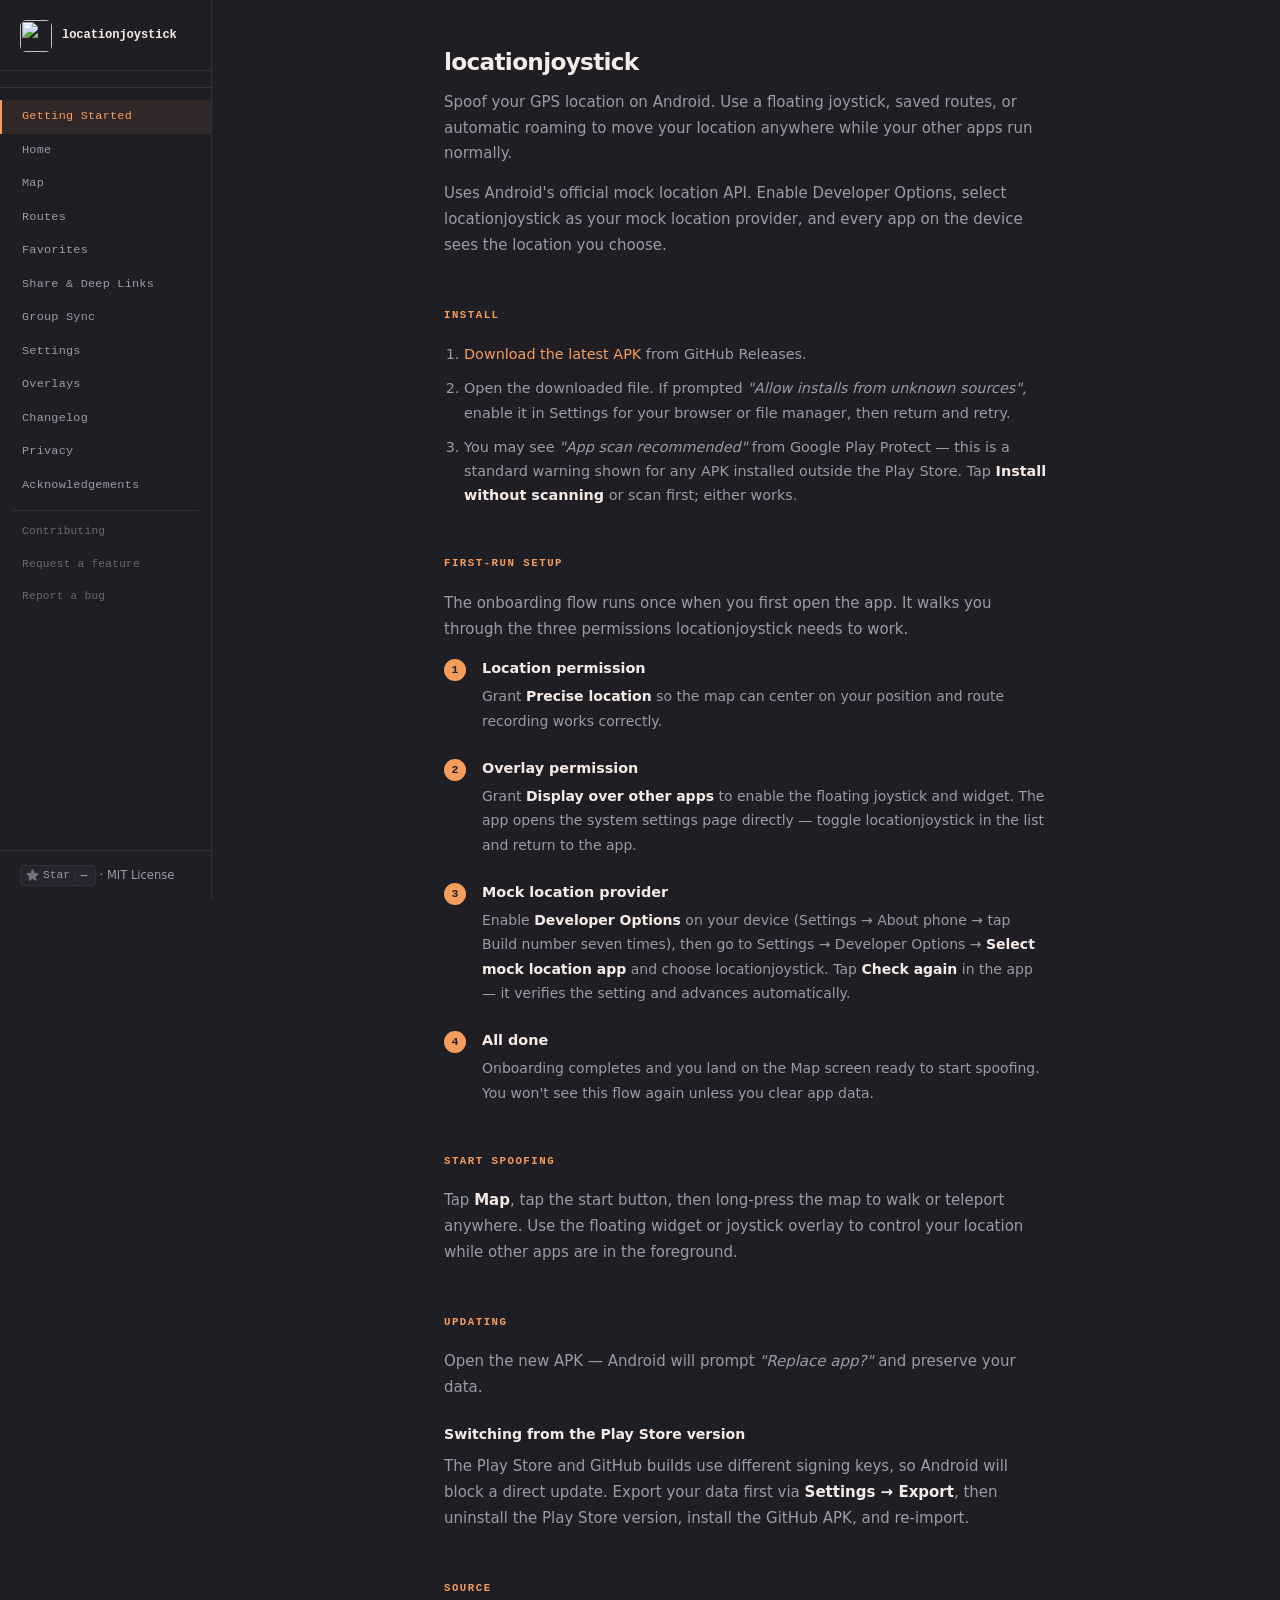
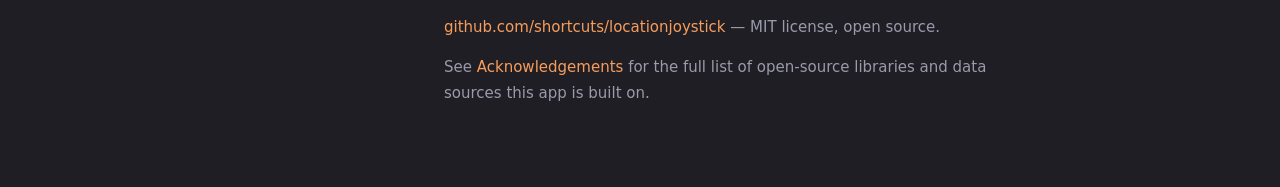
==== commit 0d839e1c: "docs(wiki): add heading anchors to all pages Add id= attributes to all h2 and h3 headings across all" ====
--- a/docs/wiki/index.html
+++ b/docs/wiki/index.html
@@ -24,14 +24,14 @@
       sees the location you choose.
     </p>
 
-    <h2>Install</h2>
+    <h2 id="install">Install</h2>
     <ol class="quickstart">
       <li><a href="https://github.com/shortcuts/locationjoystick/releases/latest" target="_blank" rel="noopener">Download the latest APK</a> from GitHub Releases.</li>
       <li>Open the downloaded file. If prompted <em>"Allow installs from unknown sources"</em>, enable it in Settings for your browser or file manager, then return and retry.</li>
       <li>You may see <em>"App scan recommended"</em> from Google Play Protect — this is a standard warning shown for any APK installed outside the Play Store. Tap <strong>Install without scanning</strong> or scan first; either works.</li>
     </ol>
 
-    <h2>First-run setup</h2>
+    <h2 id="first-run-setup">First-run setup</h2>
     <p>
       The onboarding flow runs once when you first open the app. It walks you through
       the three permissions locationjoystick needs to work.
@@ -79,34 +79,20 @@
       </li>
     </ul>
 
-    <h2>Start spoofing</h2>
+    <h2 id="start-spoofing">Start spoofing</h2>
     <p>Tap <strong>Map</strong>, tap the start button, then long-press the map to walk or teleport anywhere. Use the floating widget or joystick overlay to control your location while other apps are in the foreground.</p>
 
-    <h2>Skipping steps</h2>
-    <p>
-      Each step can be skipped. If a required permission is missing later, a banner appears
-      on the relevant screen prompting you to grant it. The app checks permission state
-      every time you return to a screen that needs it.
-    </p>
-
-    <h2>Updating</h2>
+    <h2 id="updating">Updating</h2>
     <p>Open the new APK — Android will prompt <em>"Replace app?"</em> and preserve your data.</p>
 
-    <h3>Switching from the Play Store version</h3>
+    <h3 id="switching-from-the-play-store-version">Switching from the Play Store version</h3>
     <p>
       The Play Store and GitHub builds use different signing keys, so Android will block a direct update.
       Export your data first via <strong>Settings → Export</strong>, then uninstall the Play Store version,
       install the GitHub APK, and re-import.
     </p>
 
-    <h2>Troubleshooting</h2>
-    <ul class="trouble">
-      <li><strong>Mock location not detected</strong> — some devices require rebooting after changing the Developer Options setting. Try rebooting, then tap Check again.</li>
-      <li><strong>Overlay permission resets on reboot</strong> — a known issue on some custom Android skins (MIUI, ColorOS). Re-grant the permission after each reboot or check your device's autostart settings.</li>
-      <li><strong>Another app holds the mock location slot</strong> — only one app can be the active mock location provider. Make sure no other mock location app is selected in Developer Options.</li>
-    </ul>
-
-    <h2>Source</h2>
+    <h2 id="source">Source</h2>
     <p>
       <a href="https://github.com/shortcuts/locationjoystick">github.com/shortcuts/locationjoystick</a>
       — MIT license, open source.
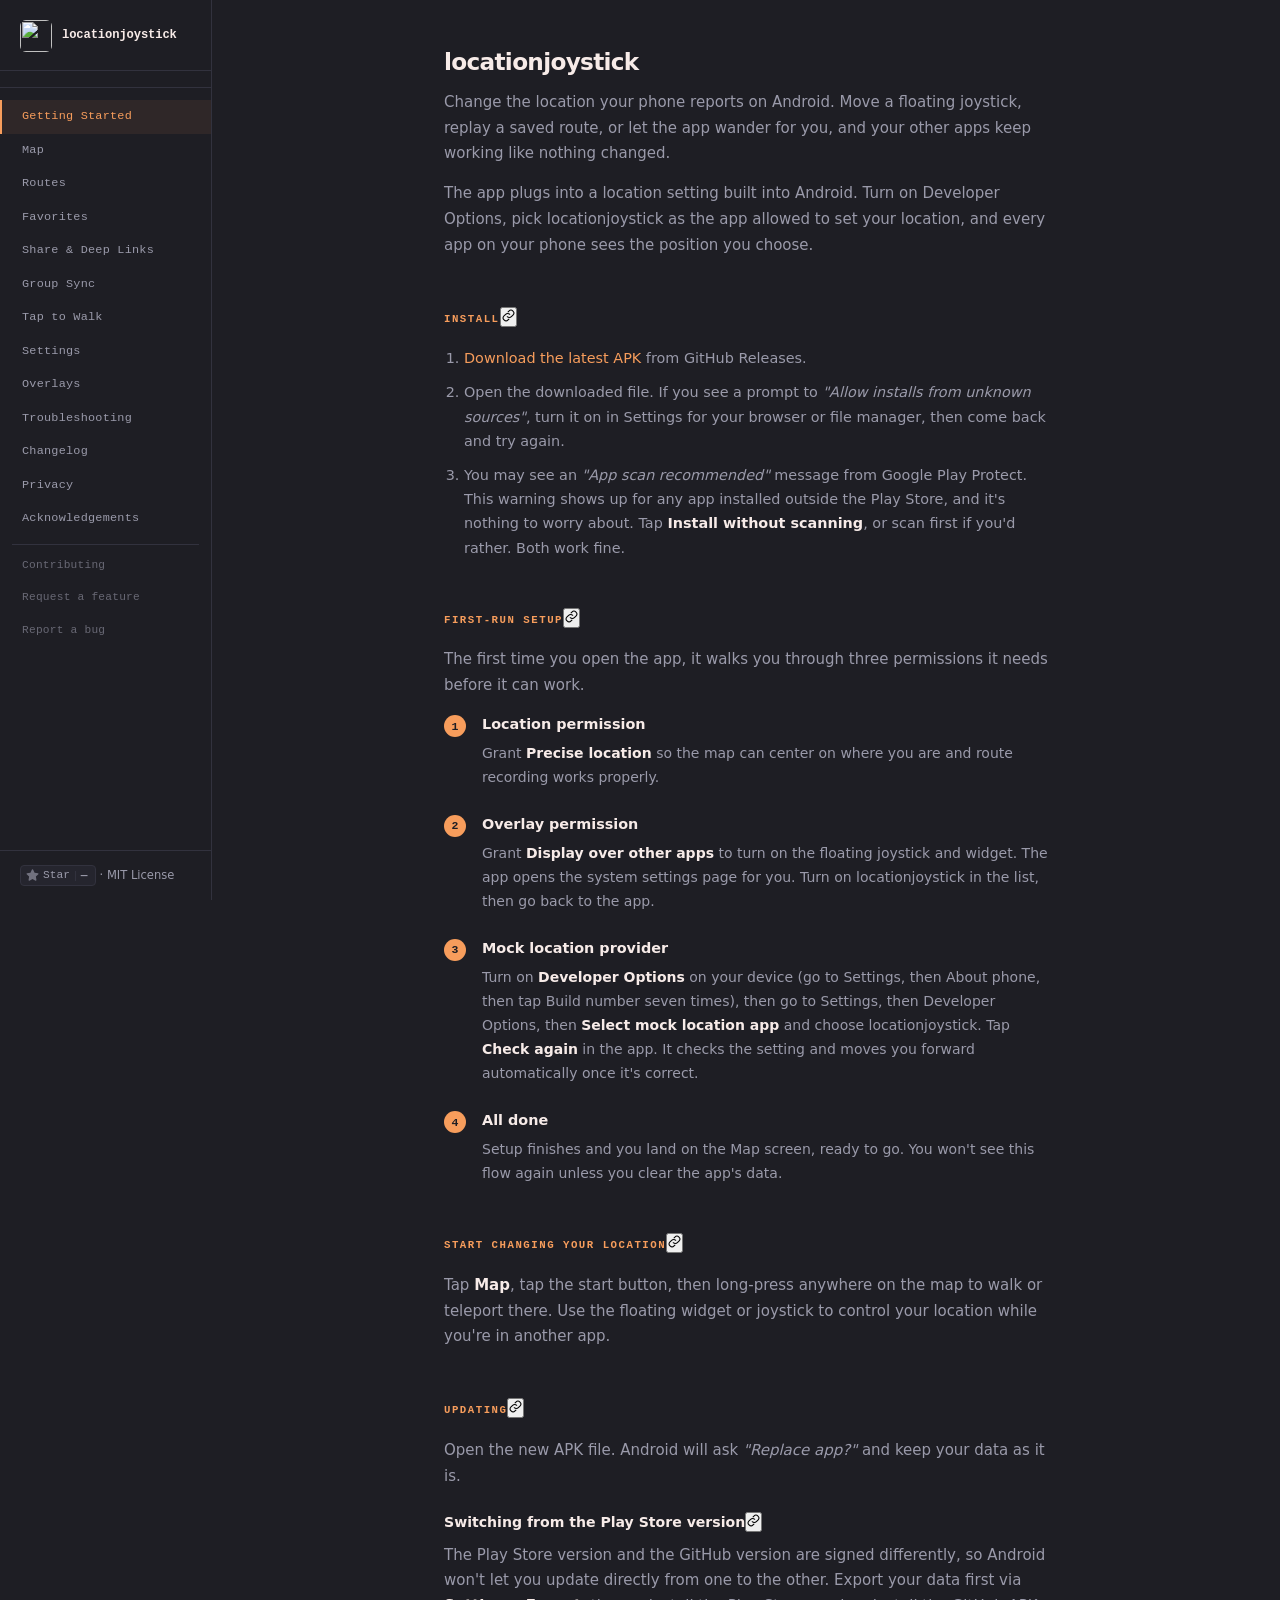
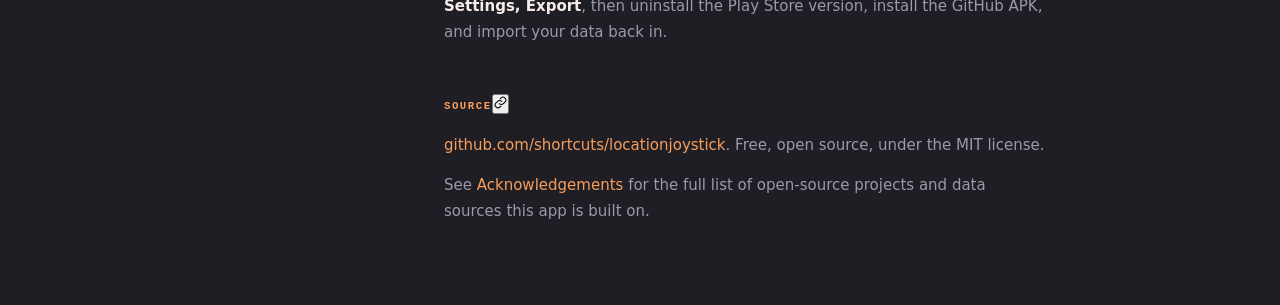
==== commit 78b05d5a: "chore: rewrite doc content" ====
--- a/docs/wiki/index.html
+++ b/docs/wiki/index.html
@@ -3,7 +3,7 @@
 <head>
   <meta charset="UTF-8">
   <meta name="viewport" content="width=device-width, initial-scale=1.0">
-  <title>Getting Started — locationjoystick</title>
+  <title>Getting started, locationjoystick</title>
   <link rel="icon" href="icon.png" type="image/png">
   <link rel="stylesheet" href="style.css">
   <link rel="stylesheet" href="https://cdn.jsdelivr.net/npm/@docsearch/css@4">
@@ -14,27 +14,27 @@
   <main>
     <p class="page-title">locationjoystick</p>
     <p>
-      Spoof your GPS location on Android.
-      Use a floating joystick, saved routes, or automatic roaming to move your location
-      anywhere while your other apps run normally.
+      Change the location your phone reports on Android. Move a floating joystick,
+      replay a saved route, or let the app wander for you, and your other apps keep
+      working like nothing changed.
     </p>
     <p>
-      Uses Android's official mock location API. Enable Developer Options, select
-      locationjoystick as your mock location provider, and every app on the device
-      sees the location you choose.
+      The app plugs into a location setting built into Android. Turn on Developer
+      Options, pick locationjoystick as the app allowed to set your location, and
+      every app on your phone sees the position you choose.
     </p>
 
     <h2 id="install">Install</h2>
     <ol class="quickstart">
       <li><a href="https://github.com/shortcuts/locationjoystick/releases/latest" target="_blank" rel="noopener">Download the latest APK</a> from GitHub Releases.</li>
-      <li>Open the downloaded file. If prompted <em>"Allow installs from unknown sources"</em>, enable it in Settings for your browser or file manager, then return and retry.</li>
-      <li>You may see <em>"App scan recommended"</em> from Google Play Protect — this is a standard warning shown for any APK installed outside the Play Store. Tap <strong>Install without scanning</strong> or scan first; either works.</li>
+      <li>Open the downloaded file. If you see a prompt to <em>"Allow installs from unknown sources"</em>, turn it on in Settings for your browser or file manager, then come back and try again.</li>
+      <li>You may see an <em>"App scan recommended"</em> message from Google Play Protect. This warning shows up for any app installed outside the Play Store, and it's nothing to worry about. Tap <strong>Install without scanning</strong>, or scan first if you'd rather. Both work fine.</li>
     </ol>
 
     <h2 id="first-run-setup">First-run setup</h2>
     <p>
-      The onboarding flow runs once when you first open the app. It walks you through
-      the three permissions locationjoystick needs to work.
+      The first time you open the app, it walks you through three permissions it
+      needs before it can work.
     </p>
 
     <ul class="step-list">
@@ -42,8 +42,8 @@
         <div>
           <strong>Location permission</strong>
           <p>
-            Grant <strong>Precise location</strong> so the map can center on your position
-            and route recording works correctly.
+            Grant <strong>Precise location</strong> so the map can center on where you are
+            and route recording works properly.
           </p>
         </div>
       </li>
@@ -51,9 +51,9 @@
         <div>
           <strong>Overlay permission</strong>
           <p>
-            Grant <strong>Display over other apps</strong> to enable the floating joystick
-            and widget. The app opens the system settings page directly — toggle locationjoystick
-            in the list and return to the app.
+            Grant <strong>Display over other apps</strong> to turn on the floating joystick
+            and widget. The app opens the system settings page for you. Turn on locationjoystick
+            in the list, then go back to the app.
           </p>
         </div>
       </li>
@@ -61,10 +61,11 @@
         <div>
           <strong>Mock location provider</strong>
           <p>
-            Enable <strong>Developer Options</strong> on your device (Settings → About phone →
-            tap Build number seven times), then go to Settings → Developer Options →
-            <strong>Select mock location app</strong> and choose locationjoystick.
-            Tap <strong>Check again</strong> in the app — it verifies the setting and advances automatically.
+            Turn on <strong>Developer Options</strong> on your device (go to Settings, then About
+            phone, then tap Build number seven times), then go to Settings, then Developer Options,
+            then <strong>Select mock location app</strong> and choose locationjoystick.
+            Tap <strong>Check again</strong> in the app. It checks the setting and moves you forward
+            automatically once it's correct.
           </p>
         </div>
       </li>
@@ -72,34 +73,34 @@
         <div>
           <strong>All done</strong>
           <p>
-            Onboarding completes and you land on the Map screen ready to start spoofing.
-            You won't see this flow again unless you clear app data.
+            Setup finishes and you land on the Map screen, ready to go. You won't see
+            this flow again unless you clear the app's data.
           </p>
         </div>
       </li>
     </ul>
 
-    <h2 id="start-spoofing">Start spoofing</h2>
-    <p>Tap <strong>Map</strong>, tap the start button, then long-press the map to walk or teleport anywhere. Use the floating widget or joystick overlay to control your location while other apps are in the foreground.</p>
+    <h2 id="start-spoofing">Start changing your location</h2>
+    <p>Tap <strong>Map</strong>, tap the start button, then long-press anywhere on the map to walk or teleport there. Use the floating widget or joystick to control your location while you're in another app.</p>
 
     <h2 id="updating">Updating</h2>
-    <p>Open the new APK — Android will prompt <em>"Replace app?"</em> and preserve your data.</p>
+    <p>Open the new APK file. Android will ask <em>"Replace app?"</em> and keep your data as it is.</p>
 
     <h3 id="switching-from-the-play-store-version">Switching from the Play Store version</h3>
     <p>
-      The Play Store and GitHub builds use different signing keys, so Android will block a direct update.
-      Export your data first via <strong>Settings → Export</strong>, then uninstall the Play Store version,
-      install the GitHub APK, and re-import.
+      The Play Store version and the GitHub version are signed differently, so Android won't let
+      you update directly from one to the other. Export your data first via <strong>Settings, Export</strong>,
+      then uninstall the Play Store version, install the GitHub APK, and import your data back in.
     </p>
 
     <h2 id="source">Source</h2>
     <p>
-      <a href="https://github.com/shortcuts/locationjoystick">github.com/shortcuts/locationjoystick</a>
-      — MIT license, open source.
+      <a href="https://github.com/shortcuts/locationjoystick">github.com/shortcuts/locationjoystick</a>.
+      Free, open source, under the MIT license.
     </p>
     <p>
       See <a href="acknowledgements.html">Acknowledgements</a> for the full list of open-source
-      libraries and data sources this app is built on.
+      projects and data sources this app is built on.
     </p>
   </main>
 
